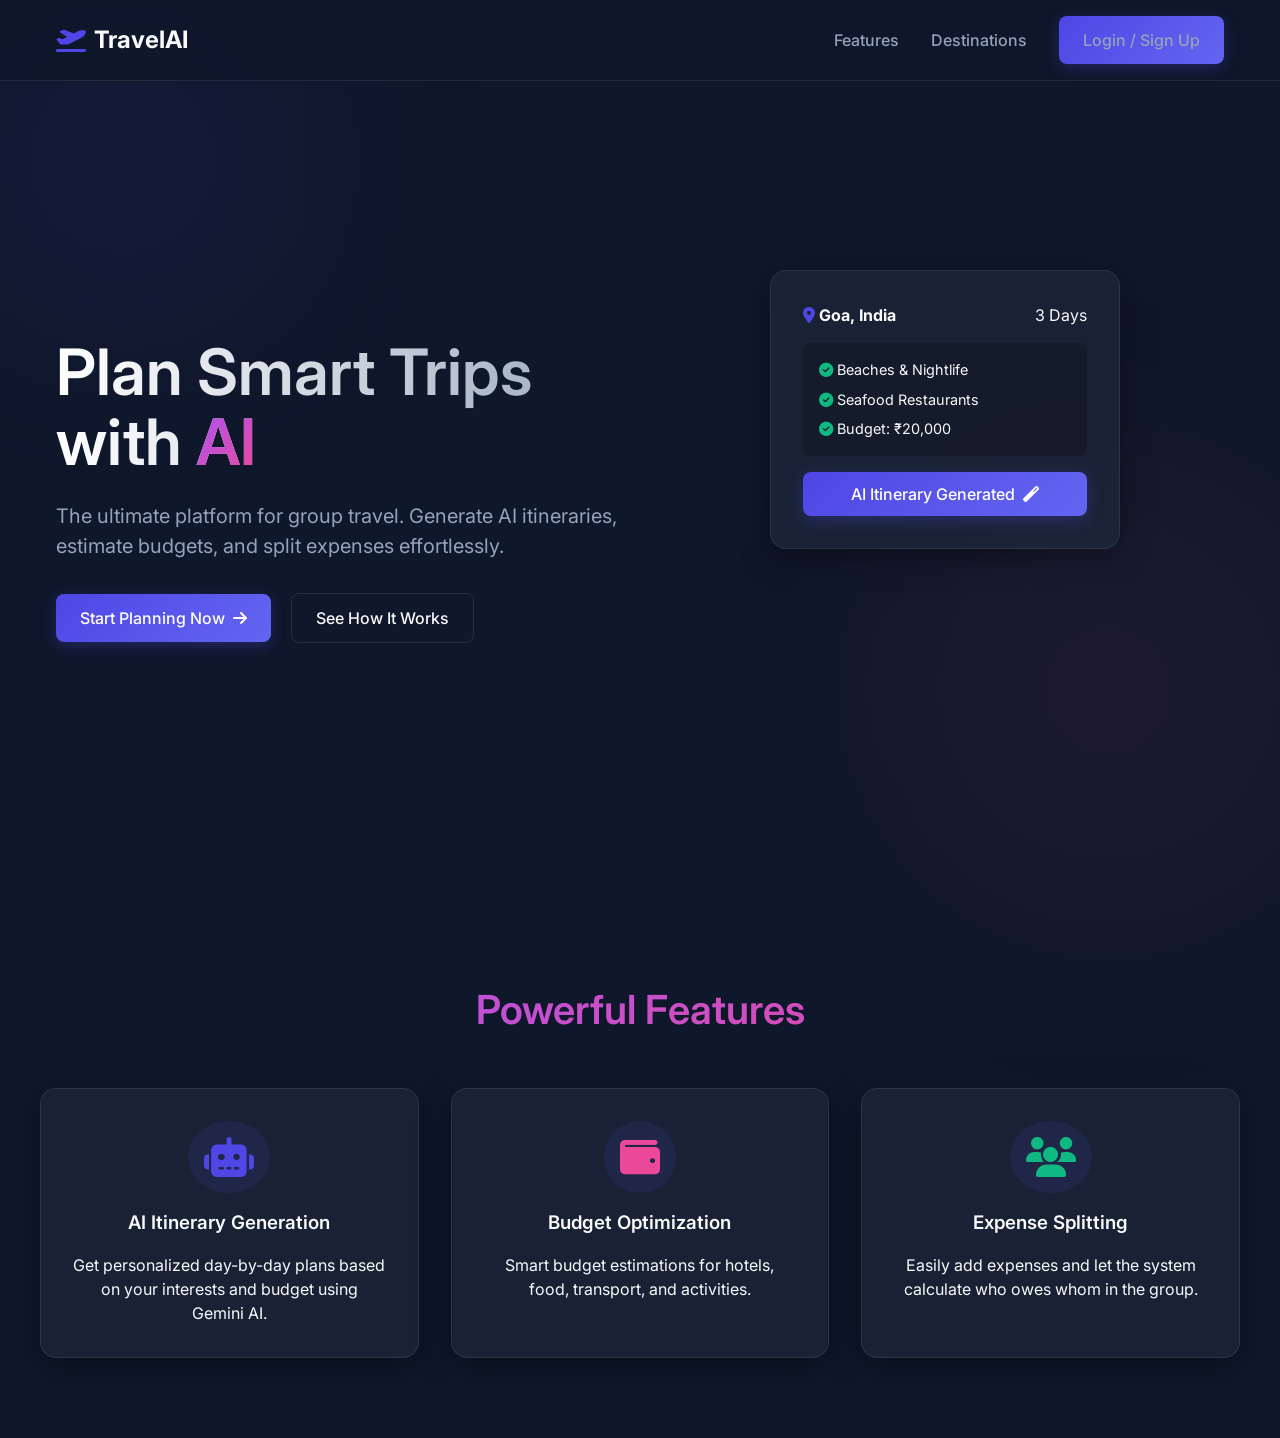
==== frontend/index.html @ 85fc5bed "Initial commit: Complete AI Travel Planner frontend and backend" ====
<!DOCTYPE html>
<html lang="en">
<head>
    <meta charset="UTF-8">
    <meta name="viewport" content="width=device-width, initial-scale=1.0">
    <title>AI Travel Planner - Plan Smart Trips</title>
    <link rel="stylesheet" href="css/global.css">
    <link rel="stylesheet" href="css/components.css">
    <link rel="stylesheet" href="css/animations.css">
    <link rel="stylesheet" href="css/pages.css">
    <link rel="stylesheet" href="https://cdnjs.cloudflare.com/ajax/libs/font-awesome/6.4.0/css/all.min.css">
</head>
<body>
    <nav class="navbar animate-slide-up">
        <div class="container">
            <a href="index.html" class="nav-brand">
                <i class="fas fa-plane-departure"></i> TravelAI
            </a>
            <div class="nav-links">
                <a href="#features">Features</a>
                <a href="#destinations">Destinations</a>
                <a href="auth.html" id="nav-auth-link" class="btn btn-primary">Login / Sign Up</a>
                <a href="dashboard.html" id="nav-dashboard-link" class="btn btn-primary" style="display: none;">Dashboard</a>
            </div>
        </div>
    </nav>

    <main>
        <section class="hero-section container">
            <div class="hero-content animate-slide-up delay-100">
                <h1 class="hero-title">Plan Smart Trips with <span class="text-gradient">AI</span></h1>
                <p class="hero-subtitle">The ultimate platform for group travel. Generate AI itineraries, estimate budgets, and split expenses effortlessly.</p>
                <div class="hero-actions">
                    <a href="auth.html" class="btn btn-primary btn-lg">Start Planning Now <i class="fas fa-arrow-right"></i></a>
                    <a href="#how-it-works" class="btn btn-outline btn-lg" style="margin-left: 1rem;">See How It Works</a>
                </div>
            </div>
            
            <div class="hero-visual animate-fade-in delay-300 floating" style="position: absolute; right: 10%; top: 30%;">
                <div class="glass-card" style="width: 350px;">
                    <div style="display: flex; justify-content: space-between; margin-bottom: 1rem;">
                        <strong><i class="fas fa-map-marker-alt" style="color: var(--primary)"></i> Goa, India</strong>
                        <span class="text-secondary">3 Days</span>
                    </div>
                    <div style="background: rgba(0,0,0,0.2); border-radius: 8px; padding: 1rem; margin-bottom: 1rem;">
                        <p style="font-size: 0.9rem; margin-bottom: 0.5rem;"><i class="fas fa-check-circle" style="color: var(--success)"></i> Beaches & Nightlife</p>
                        <p style="font-size: 0.9rem; margin-bottom: 0.5rem;"><i class="fas fa-check-circle" style="color: var(--success)"></i> Seafood Restaurants</p>
                        <p style="font-size: 0.9rem;"><i class="fas fa-check-circle" style="color: var(--success)"></i> Budget: ₹20,000</p>
                    </div>
                    <button class="btn btn-primary" style="width: 100%">AI Itinerary Generated <i class="fas fa-magic"></i></button>
                </div>
            </div>
        </section>

        <section id="features" class="container py-5">
            <h2 class="text-center text-gradient" style="font-size: 2.5rem; margin-bottom: 3rem;">Powerful Features</h2>
            <div class="features-grid">
                <div class="glass-card feature-card animate-slide-up delay-100">
                    <i class="fas fa-robot feature-icon"></i>
                    <h3>AI Itinerary Generation</h3>
                    <p class="text-secondary mt-1">Get personalized day-by-day plans based on your interests and budget using Gemini AI.</p>
                </div>
                <div class="glass-card feature-card animate-slide-up delay-200">
                    <i class="fas fa-wallet feature-icon" style="color: var(--secondary)"></i>
                    <h3>Budget Optimization</h3>
                    <p class="text-secondary mt-1">Smart budget estimations for hotels, food, transport, and activities.</p>
                </div>
                <div class="glass-card feature-card animate-slide-up delay-300">
                    <i class="fas fa-users feature-icon" style="color: var(--success)"></i>
                    <h3>Expense Splitting</h3>
                    <p class="text-secondary mt-1">Easily add expenses and let the system calculate who owes whom in the group.</p>
                </div>
            </div>
        </section>
    </main>

    <script src="js/app.js"></script>
</body>
</html>
---- frontend/css/global.css ----
@import url('https://fonts.googleapis.com/css2?family=Inter:wght@300;400;500;600;700&display=swap');

:root {
    /* Colors */
    --primary: #4F46E5;
    --primary-hover: #4338CA;
    --secondary: #ec4899;
    --background: #0f172a;
    --surface: #1e293b;
    --surface-hover: #334155;
    --text-primary: #f8fafc;
    --text-secondary: #94a3b8;
    --border: rgba(255, 255, 255, 0.1);
    --success: #10b981;
    --danger: #ef4444;
    --warning: #f59e0b;

    /* Glassmorphism */
    --glass-bg: rgba(30, 41, 59, 0.7);
    --glass-border: rgba(255, 255, 255, 0.08);
    --glass-shadow: 0 8px 32px 0 rgba(0, 0, 0, 0.37);
    
    /* Spacing */
    --spacing-sm: 0.5rem;
    --spacing-md: 1rem;
    --spacing-lg: 1.5rem;
    --spacing-xl: 2rem;

    /* Border Radius */
    --radius-sm: 0.375rem;
    --radius-md: 0.5rem;
    --radius-lg: 1rem;
    --radius-xl: 1.5rem;
}

* {
    margin: 0;
    padding: 0;
    box-sizing: border-box;
    font-family: 'Inter', sans-serif;
}

body {
    background-color: var(--background);
    color: var(--text-primary);
    line-height: 1.5;
    min-height: 100vh;
    overflow-x: hidden;
    position: relative;
}

/* Background elements for depth */
body::before, body::after {
    content: '';
    position: fixed;
    border-radius: 50%;
    filter: blur(100px);
    z-index: -1;
}

body::before {
    top: -10%;
    left: -10%;
    width: 500px;
    height: 500px;
    background: radial-gradient(circle, rgba(79,70,229,0.15) 0%, rgba(15,23,42,0) 70%);
}

body::after {
    bottom: -10%;
    right: -10%;
    width: 600px;
    height: 600px;
    background: radial-gradient(circle, rgba(236,72,153,0.1) 0%, rgba(15,23,42,0) 70%);
}

h1, h2, h3, h4, h5, h6 {
    color: var(--text-primary);
    font-weight: 600;
}

a {
    color: var(--primary);
    text-decoration: none;
    transition: color 0.3s ease;
}

a:hover {
    color: var(--primary-hover);
}

img {
    max-width: 100%;
    height: auto;
}

ul {
    list-style: none;
}

/* Utilities */
.container {
    width: 100%;
    max-width: 1200px;
    margin: 0 auto;
    padding: 0 var(--spacing-md);
}

.text-gradient {
    background: linear-gradient(135deg, #a855f7, #ec4899);
    -webkit-background-clip: text;
    -webkit-text-fill-color: transparent;
    background-clip: text;
}

.text-center { text-align: center; }
.mt-1 { margin-top: var(--spacing-md); }
.mt-2 { margin-top: var(--spacing-lg); }
.mt-3 { margin-top: var(--spacing-xl); }
.mb-1 { margin-bottom: var(--spacing-md); }
.mb-2 { margin-bottom: var(--spacing-lg); }
.mb-3 { margin-bottom: var(--spacing-xl); }
.py-5 { padding: 5rem 0; }
---- frontend/css/components.css ----
/* Glass Card */
.glass-card {
    background: var(--glass-bg);
    backdrop-filter: blur(12px);
    -webkit-backdrop-filter: blur(12px);
    border: 1px solid var(--glass-border);
    border-radius: var(--radius-lg);
    box-shadow: var(--glass-shadow);
    padding: var(--spacing-xl);
    transition: transform 0.3s ease, box-shadow 0.3s ease;
}

.glass-card:hover {
    transform: translateY(-5px);
    box-shadow: 0 12px 40px 0 rgba(0, 0, 0, 0.45);
    border-color: rgba(255, 255, 255, 0.15);
}

/* Buttons */
.btn {
    display: inline-flex;
    align-items: center;
    justify-content: center;
    padding: 0.75rem 1.5rem;
    font-weight: 500;
    border-radius: var(--radius-md);
    cursor: pointer;
    transition: all 0.3s ease;
    border: none;
    outline: none;
    font-size: 1rem;
    gap: 0.5rem;
}

.btn-primary {
    background: linear-gradient(135deg, var(--primary), #6366f1);
    color: white;
    box-shadow: 0 4px 15px rgba(79, 70, 229, 0.3);
}

.btn-primary:hover {
    box-shadow: 0 6px 20px rgba(79, 70, 229, 0.4);
    transform: translateY(-2px);
    color: white;
}

.btn-outline {
    background: transparent;
    color: var(--text-primary);
    border: 1px solid var(--border);
}

.btn-outline:hover {
    background: rgba(255, 255, 255, 0.05);
    border-color: rgba(255, 255, 255, 0.2);
}

/* Form Inputs */
.form-group {
    margin-bottom: var(--spacing-lg);
}

.form-label {
    display: block;
    margin-bottom: var(--spacing-sm);
    color: var(--text-secondary);
    font-size: 0.875rem;
    font-weight: 500;
}

.form-control {
    width: 100%;
    padding: 0.75rem 1rem;
    background: rgba(15, 23, 42, 0.6);
    border: 1px solid var(--border);
    border-radius: var(--radius-md);
    color: var(--text-primary);
    font-size: 1rem;
    transition: border-color 0.3s ease, box-shadow 0.3s ease;
}

.form-control:focus {
    outline: none;
    border-color: var(--primary);
    box-shadow: 0 0 0 3px rgba(79, 70, 229, 0.2);
}

/* Navbar */
.navbar {
    position: fixed;
    top: 0;
    left: 0;
    right: 0;
    padding: 1rem 0;
    background: rgba(15, 23, 42, 0.8);
    backdrop-filter: blur(10px);
    -webkit-backdrop-filter: blur(10px);
    border-bottom: 1px solid var(--glass-border);
    z-index: 1000;
    transition: padding 0.3s ease, background 0.3s ease;
}

.navbar .container {
    display: flex;
    justify-content: space-between;
    align-items: center;
}

.nav-brand {
    font-size: 1.5rem;
    font-weight: 700;
    color: var(--text-primary);
    display: flex;
    align-items: center;
    gap: 0.5rem;
}

.nav-brand i {
    color: var(--primary);
}

.nav-links {
    display: flex;
    gap: 2rem;
    align-items: center;
}

.nav-links a {
    color: var(--text-secondary);
    font-weight: 500;
}

.nav-links a:hover, .nav-links a.active {
    color: var(--text-primary);
}

/* Sidebar (for dashboard) */
.sidebar {
    width: 250px;
    background: var(--surface);
    height: 100vh;
    position: fixed;
    left: 0;
    top: 0;
    border-right: 1px solid var(--border);
    padding: 2rem 1rem;
    display: flex;
    flex-direction: column;
}

.sidebar-nav {
    margin-top: 2rem;
    display: flex;
    flex-direction: column;
    gap: 0.5rem;
}

.sidebar-link {
    display: flex;
    align-items: center;
    gap: 1rem;
    padding: 0.75rem 1rem;
    color: var(--text-secondary);
    border-radius: var(--radius-md);
    transition: all 0.3s ease;
}

.sidebar-link:hover, .sidebar-link.active {
    background: rgba(79, 70, 229, 0.1);
    color: var(--primary);
}

/* Dashboard Layout */
.dashboard-layout {
    display: flex;
    min-height: 100vh;
}

.dashboard-content {
    flex: 1;
    margin-left: 250px;
    padding: 2rem;
}

/* Toast Notification */
.toast-container {
    position: fixed;
    bottom: 2rem;
    right: 2rem;
    z-index: 9999;
    display: flex;
    flex-direction: column;
    gap: 1rem;
}

.toast {
    background: var(--surface);
    color: var(--text-primary);
    padding: 1rem 1.5rem;
    border-radius: var(--radius-md);
    border-left: 4px solid var(--primary);
    box-shadow: var(--glass-shadow);
    display: flex;
    align-items: center;
    gap: 1rem;
    animation: slideInRight 0.3s forwards;
}

.toast.success { border-color: var(--success); }
.toast.error { border-color: var(--danger); }
---- frontend/css/animations.css ----
/* Keyframes */
@keyframes fadeIn {
    from { opacity: 0; }
    to { opacity: 1; }
}

@keyframes slideUp {
    from {
        opacity: 0;
        transform: translateY(20px);
    }
    to {
        opacity: 1;
        transform: translateY(0);
    }
}

@keyframes slideInRight {
    from {
        opacity: 0;
        transform: translateX(100%);
    }
    to {
        opacity: 1;
        transform: translateX(0);
    }
}

@keyframes pulse {
    0% { transform: scale(1); }
    50% { transform: scale(1.05); }
    100% { transform: scale(1); }
}

@keyframes float {
    0% { transform: translateY(0px); }
    50% { transform: translateY(-10px); }
    100% { transform: translateY(0px); }
}

/* Animation Classes */
.animate-fade-in {
    animation: fadeIn 0.8s ease forwards;
}

.animate-slide-up {
    animation: slideUp 0.8s ease forwards;
    opacity: 0; /* Initial state before animation */
}

/* Staggered animations */
.delay-100 { animation-delay: 100ms; }
.delay-200 { animation-delay: 200ms; }
.delay-300 { animation-delay: 300ms; }
.delay-400 { animation-delay: 400ms; }

.floating {
    animation: float 6s ease-in-out infinite;
}

/* Loading Spinner */
.spinner {
    width: 24px;
    height: 24px;
    border: 3px solid rgba(255, 255, 255, 0.3);
    border-radius: 50%;
    border-top-color: #fff;
    animation: spin 1s ease-in-out infinite;
}

@keyframes spin {
    to { transform: rotate(360deg); }
}
---- frontend/css/pages.css ----
/* --- Landing Page --- */
.hero-section {
    min-height: 100vh;
    display: flex;
    align-items: center;
    position: relative;
    padding-top: 80px;
}

.hero-content {
    max-width: 600px;
    z-index: 10;
}

.hero-title {
    font-size: 4rem;
    line-height: 1.1;
    margin-bottom: 1.5rem;
    background: linear-gradient(to right, #fff, #94a3b8);
    -webkit-background-clip: text;
    -webkit-text-fill-color: transparent;
}

.hero-subtitle {
    font-size: 1.25rem;
    color: var(--text-secondary);
    margin-bottom: 2rem;
}

/* Features Section */
.features-grid {
    display: grid;
    grid-template-columns: repeat(auto-fit, minmax(300px, 1fr));
    gap: 2rem;
    margin-top: 3rem;
}

.feature-card {
    text-align: center;
    padding: 2rem;
}

.feature-icon {
    font-size: 2.5rem;
    color: var(--primary);
    margin-bottom: 1rem;
    display: inline-block;
    padding: 1rem;
    background: rgba(79, 70, 229, 0.1);
    border-radius: 50%;
}

/* --- Auth Page --- */
.auth-container {
    min-height: 100vh;
    display: flex;
    align-items: center;
    justify-content: center;
    padding: 2rem;
}

.auth-card {
    width: 100%;
    max-width: 450px;
}

.auth-header {
    text-align: center;
    margin-bottom: 2rem;
}

/* --- Dashboard --- */
.dashboard-header {
    display: flex;
    justify-content: space-between;
    align-items: center;
    margin-bottom: 2rem;
}

.stats-grid {
    display: grid;
    grid-template-columns: repeat(auto-fit, minmax(200px, 1fr));
    gap: 1.5rem;
    margin-bottom: 2rem;
}

.stat-card {
    display: flex;
    align-items: center;
    gap: 1rem;
}

.stat-icon {
    font-size: 2rem;
    color: var(--secondary);
    background: rgba(236, 72, 153, 0.1);
    padding: 1rem;
    border-radius: var(--radius-md);
}

/* --- Trip Cards --- */
.trips-grid {
    display: grid;
    grid-template-columns: repeat(auto-fill, minmax(300px, 1fr));
    gap: 1.5rem;
}

.trip-card-image {
    height: 150px;
    background: linear-gradient(135deg, var(--surface), var(--surface-hover));
    border-radius: var(--radius-md);
    margin-bottom: 1rem;
    display: flex;
    align-items: center;
    justify-content: center;
    font-size: 3rem;
    color: var(--primary);
}

/* --- Itinerary Timeline --- */
.timeline {
    position: relative;
    max-width: 800px;
    margin: 0 auto;
}

.timeline::after {
    content: '';
    position: absolute;
    width: 2px;
    background: var(--border);
    top: 0;
    bottom: 0;
    left: 20px;
    margin-left: -1px;
}

.timeline-item {
    padding: 10px 40px;
    position: relative;
    background-color: inherit;
    width: 100%;
}

.timeline-item::after {
    content: '';
    position: absolute;
    width: 15px;
    height: 15px;
    right: auto;
    background-color: var(--primary);
    border: 4px solid var(--background);
    top: 15px;
    border-radius: 50%;
    z-index: 1;
    left: 12.5px;
}
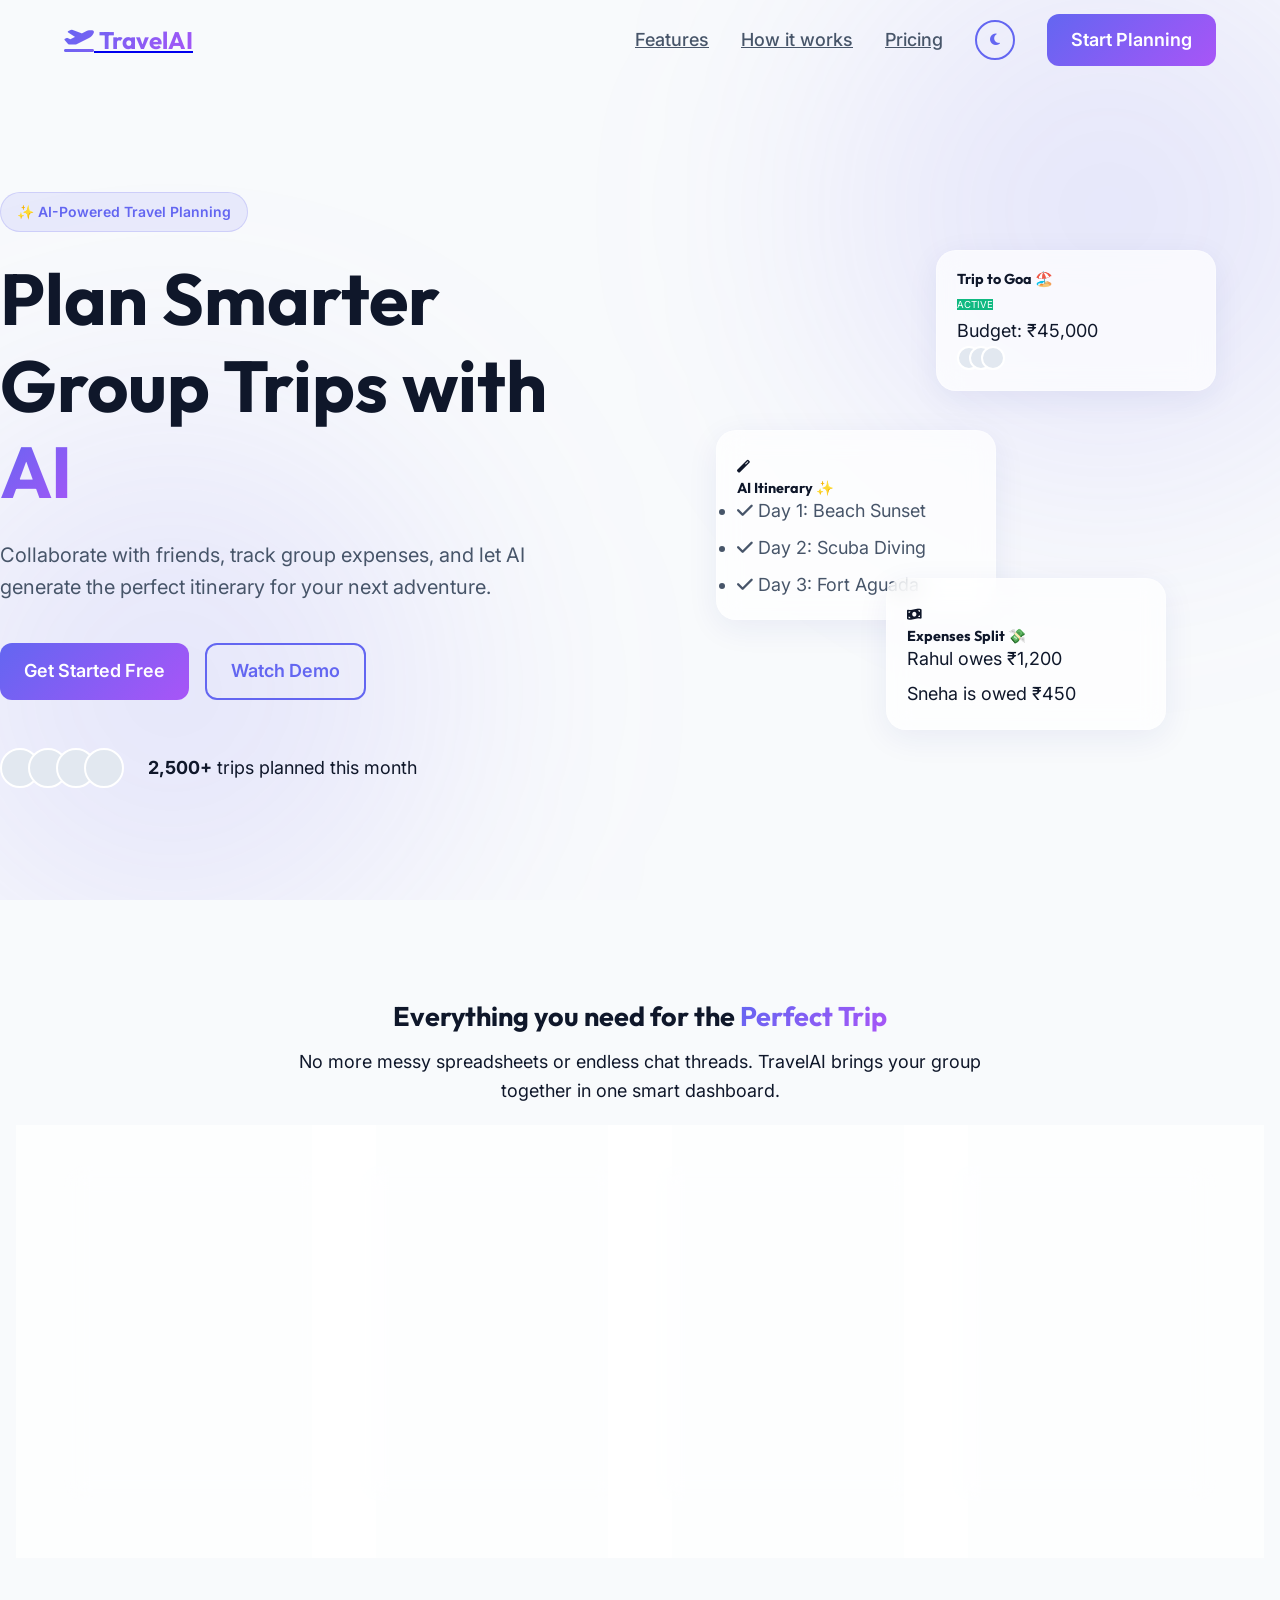
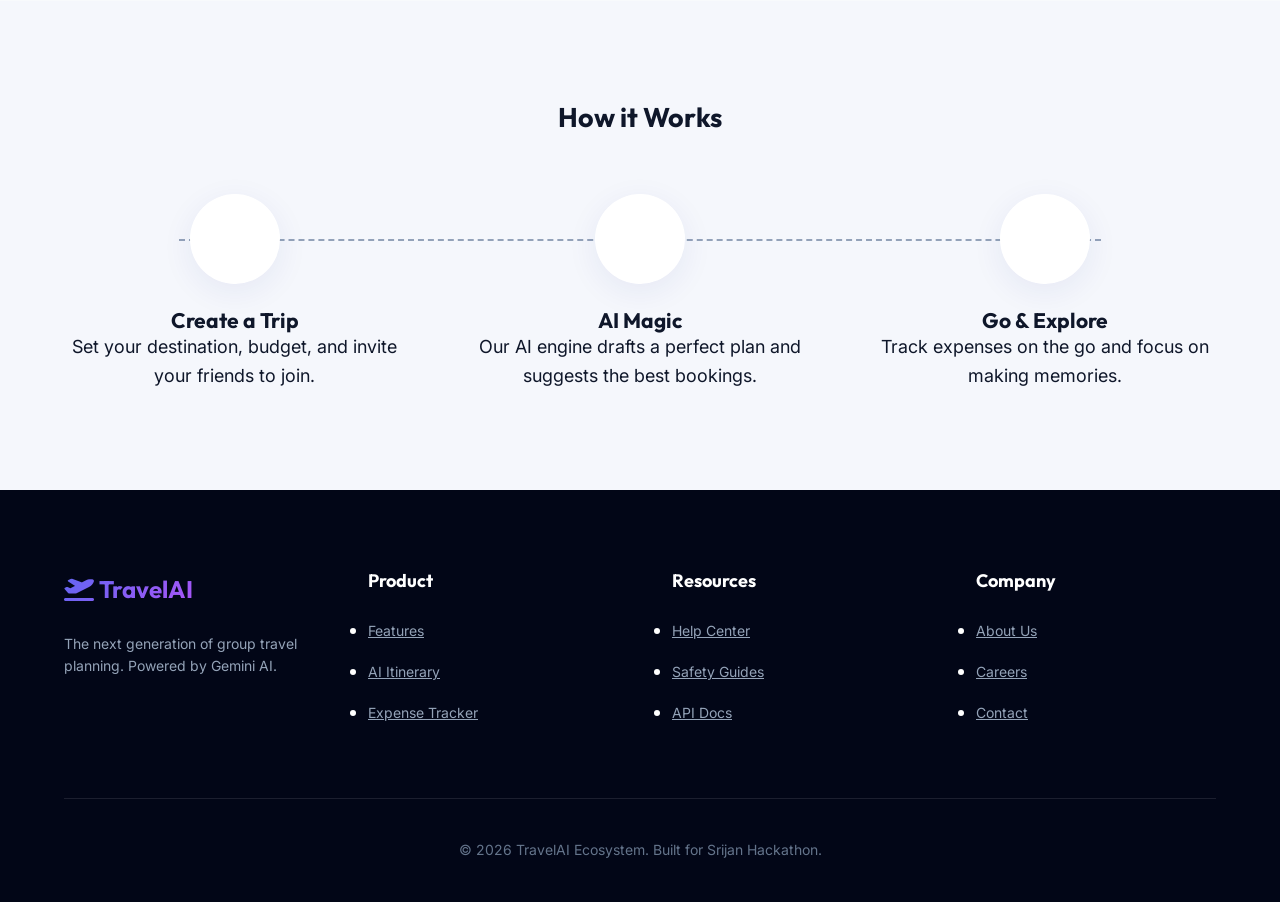
==== commit 5b21371a: "feat: Premium UI Overhaul, Design System, and Authentication Integration" ====
--- a/frontend/index.html
+++ b/frontend/index.html
@@ -3,77 +3,511 @@
 <head>
     <meta charset="UTF-8">
     <meta name="viewport" content="width=device-width, initial-scale=1.0">
-    <title>AI Travel Planner - Plan Smart Trips</title>
+    <title>TravelAI - AI-Powered Group Trip Planning</title>
     <link rel="stylesheet" href="css/global.css">
-    <link rel="stylesheet" href="css/components.css">
-    <link rel="stylesheet" href="css/animations.css">
-    <link rel="stylesheet" href="css/pages.css">
     <link rel="stylesheet" href="https://cdnjs.cloudflare.com/ajax/libs/font-awesome/6.4.0/css/all.min.css">
+    <style>
+        /* Landing Page Specific Overrides */
+        .hero {
+            position: relative;
+            min-height: 100vh;
+            display: flex;
+            align-items: center;
+            padding-top: 80px;
+            overflow: hidden;
+        }
+
+        .gradient-blob {
+            position: absolute;
+            width: 600px;
+            height: 600px;
+            background: radial-gradient(circle, rgba(99, 102, 241, 0.15) 0%, rgba(168, 85, 247, 0.05) 100%);
+            filter: blur(120px);
+            z-index: -1;
+            border-radius: 50%;
+        }
+
+        .blob-1 { top: -10%; right: -10%; }
+        .blob-2 { bottom: -10%; left: -10%; }
+
+        .navbar {
+            position: fixed;
+            top: 0;
+            left: 0;
+            right: 0;
+            height: 80px;
+            display: flex;
+            align-items: center;
+            justify-content: space-between;
+            padding: 0 5%;
+            z-index: 1000;
+            transition: var(--transition);
+        }
+
+        .navbar.scrolled {
+            background: var(--glass-bg);
+            backdrop-filter: blur(var(--glass-blur));
+            border-bottom: 1px solid var(--glass-border);
+            height: 70px;
+        }
+
+        .nav-brand {
+            font-family: 'Outfit', sans-serif;
+            font-size: 1.5rem;
+            font-weight: 700;
+            display: flex;
+            align-items: center;
+            gap: 0.5rem;
+        }
+
+        .nav-links {
+            display: flex;
+            gap: 2rem;
+            align-items: center;
+        }
+
+        .nav-link {
+            color: var(--text-secondary);
+            font-weight: 500;
+            transition: var(--transition);
+        }
+
+        .nav-link:hover {
+            color: var(--primary);
+        }
+
+        .hero-content {
+            max-width: 600px;
+            z-index: 10;
+        }
+
+        .tag-pill {
+            display: inline-flex;
+            padding: 0.5rem 1rem;
+            background: rgba(99, 102, 241, 0.1);
+            border: 1px solid rgba(99, 102, 241, 0.2);
+            border-radius: 100px;
+            font-size: 0.875rem;
+            font-weight: 600;
+            color: var(--primary);
+            margin-bottom: 1.5rem;
+        }
+
+        .hero h1 {
+            font-size: clamp(2.5rem, 6vw, 4.5rem);
+            margin-bottom: 1.5rem;
+        }
+
+        .hero p {
+            font-size: 1.25rem;
+            color: var(--text-secondary);
+            margin-bottom: 2.5rem;
+        }
+
+        .hero-actions {
+            display: flex;
+            gap: 1rem;
+            margin-bottom: 3rem;
+        }
+
+        .social-proof {
+            display: flex;
+            align-items: center;
+            gap: 1rem;
+        }
+
+        .avatar-group {
+            display: flex;
+            margin-right: 0.5rem;
+        }
+
+        .avatar {
+            width: 40px;
+            height: 40px;
+            border-radius: 50%;
+            border: 2px solid var(--surface);
+            margin-left: -12px;
+            background: #e2e8f0;
+        }
+
+        .avatar:first-child { margin-left: 0; }
+
+        /* Floating Cards */
+        .floating-cards {
+            position: absolute;
+            right: 5%;
+            width: 500px;
+            height: 600px;
+            display: none;
+        }
+
+        @media (min-width: 1024px) {
+            .floating-cards { display: block; }
+        }
+
+        .f-card {
+            position: absolute;
+            width: 280px;
+            padding: 1.25rem;
+            z-index: 5;
+        }
+
+        .f-card-1 { top: 10%; right: 0; animation-delay: 0s; }
+        .f-card-2 { top: 40%; left: 0; animation-delay: 1s; }
+        .f-card-3 { bottom: 10%; right: 10%; animation-delay: 2s; }
+
+        /* Sections */
+        .section {
+            padding: 100px 5%;
+        }
+
+        .section-header {
+            text-align: center;
+            max-width: 700px;
+            margin: 0 auto 60px;
+        }
+
+        .features-grid {
+            display: grid;
+            grid-template-columns: repeat(auto-fit, minmax(250px, 1fr));
+            gap: 2rem;
+        }
+
+        .feature-card {
+            padding: 2.5rem;
+            text-align: center;
+            transition: var(--transition);
+        }
+
+        .feature-card:hover {
+            transform: translateY(-10px);
+        }
+
+        .feature-icon {
+            width: 60px;
+            height: 60px;
+            background: var(--primary-gradient);
+            border-radius: 50%;
+            display: flex;
+            align-items: center;
+            justify-content: center;
+            color: white;
+            font-size: 1.5rem;
+            margin: 0 auto 1.5rem;
+        }
+
+        /* How it works */
+        .steps-container {
+            display: flex;
+            justify-content: space-between;
+            gap: 4rem;
+            position: relative;
+            flex-wrap: wrap;
+        }
+
+        .steps-container::after {
+            content: '';
+            position: absolute;
+            top: 45px;
+            left: 10%;
+            right: 10%;
+            height: 2px;
+            border-top: 2px dashed var(--text-muted);
+            z-index: -1;
+            display: none;
+        }
+
+        @media (min-width: 768px) {
+            .steps-container::after { display: block; }
+        }
+
+        .step-item {
+            flex: 1;
+            min-width: 250px;
+            text-align: center;
+        }
+
+        .step-number {
+            width: 90px;
+            height: 90px;
+            background: var(--surface);
+            border: 1px solid var(--glass-border);
+            border-radius: 50%;
+            display: flex;
+            align-items: center;
+            justify-content: center;
+            font-family: 'Outfit', sans-serif;
+            font-size: 2.5rem;
+            font-weight: 700;
+            margin: 0 auto 1.5rem;
+            box-shadow: var(--glass-shadow);
+        }
+
+        /* Footer */
+        footer {
+            background: #020617;
+            color: white;
+            padding: 80px 5% 40px;
+        }
+
+        .footer-grid {
+            display: grid;
+            grid-template-columns: repeat(auto-fit, minmax(200px, 1fr));
+            gap: 4rem;
+            margin-bottom: 60px;
+        }
+
+        .footer-logo {
+            font-family: 'Outfit', sans-serif;
+            font-size: 1.5rem;
+            font-weight: 700;
+            margin-bottom: 1.5rem;
+            display: block;
+        }
+
+        .footer-links h4 { margin-bottom: 1.5rem; color: white; }
+        .footer-links ul li { margin-bottom: 0.75rem; }
+        .footer-links a { color: #94a3b8; font-size: 0.875rem; }
+        .footer-links a:hover { color: white; }
+
+        .footer-bottom {
+            padding-top: 40px;
+            border-top: 1px solid rgba(255,255,255,0.1);
+            text-align: center;
+            color: #64748b;
+            font-size: 0.875rem;
+        }
+
+        [data-theme="dark"] .avatar { background: #1e293b; }
+    </style>
 </head>
-<body>
-    <nav class="navbar animate-slide-up">
-        <div class="container">
-            <a href="index.html" class="nav-brand">
-                <i class="fas fa-plane-departure"></i> TravelAI
-            </a>
-            <div class="nav-links">
-                <a href="#features">Features</a>
-                <a href="#destinations">Destinations</a>
-                <a href="auth.html" id="nav-auth-link" class="btn btn-primary">Login / Sign Up</a>
-                <a href="dashboard.html" id="nav-dashboard-link" class="btn btn-primary" style="display: none;">Dashboard</a>
-            </div>
+<body data-theme="light">
+    <!-- Navbar -->
+    <nav class="navbar" id="navbar">
+        <a href="index.html" class="nav-brand">
+            <span class="text-gradient"><i class="fas fa-plane-departure"></i> TravelAI</span>
+        </a>
+        <div class="nav-links">
+            <a href="#features" class="nav-link">Features</a>
+            <a href="#how-it-works" class="nav-link">How it works</a>
+            <a href="#pricing" class="nav-link">Pricing</a>
+            <button onclick="toggleTheme()" class="btn btn-outline" style="padding: 0.5rem; border-radius: 50%; width: 40px; height: 40px; justify-content: center;">
+                <i class="fas fa-moon" id="theme-icon"></i>
+            </button>
+            <a href="auth.html" class="btn btn-primary">Start Planning</a>
         </div>
     </nav>
 
-    <main>
-        <section class="hero-section container">
-            <div class="hero-content animate-slide-up delay-100">
-                <h1 class="hero-title">Plan Smart Trips with <span class="text-gradient">AI</span></h1>
-                <p class="hero-subtitle">The ultimate platform for group travel. Generate AI itineraries, estimate budgets, and split expenses effortlessly.</p>
+    <!-- Hero Section -->
+    <header class="hero">
+        <div class="gradient-blob blob-1"></div>
+        <div class="gradient-blob blob-2"></div>
+        
+        <div class="container" style="display: flex; align-items: center; justify-content: space-between;">
+            <div class="hero-content animate-fade-in">
+                <div class="tag-pill">✨ AI-Powered Travel Planning</div>
+                <h1>Plan Smarter Group Trips with <span class="text-gradient">AI</span></h1>
+                <p>Collaborate with friends, track group expenses, and let AI generate the perfect itinerary for your next adventure.</p>
+                
                 <div class="hero-actions">
-                    <a href="auth.html" class="btn btn-primary btn-lg">Start Planning Now <i class="fas fa-arrow-right"></i></a>
-                    <a href="#how-it-works" class="btn btn-outline btn-lg" style="margin-left: 1rem;">See How It Works</a>
+                    <a href="auth.html" class="btn btn-primary btn-lg animate-pulse-glow">Get Started Free</a>
+                    <a href="#" class="btn btn-outline btn-lg">Watch Demo</a>
                 </div>
-            </div>
+
+                <div class="social-proof">
+                    <div class="avatar-group">
+                        <div class="avatar"></div>
+                        <div class="avatar"></div>
+                        <div class="avatar"></div>
+                        <div class="avatar"></div>
+                    </div>
+                    <span class="text-secondary small"><strong>2,500+</strong> trips planned this month</span>
+                </div>
+            </div>
+
+            <div class="floating-cards">
+                <!-- Card 1: Trip to Goa -->
+                <div class="glass-card f-card f-card-1 animate-float">
+                    <div class="flex justify-between items-center mb-1">
+                        <h4 style="font-size: 0.9rem;">Trip to Goa 🏖️</h4>
+                        <span class="badge" style="background: var(--success); color: white; font-size: 0.6rem;">ACTIVE</span>
+                    </div>
+                    <div class="text-muted small mb-1">Budget: ₹45,000</div>
+                    <div class="avatar-group">
+                        <div class="avatar" style="width: 24px; height: 24px;"></div>
+                        <div class="avatar" style="width: 24px; height: 24px;"></div>
+                        <div class="avatar" style="width: 24px; height: 24px;"></div>
+                    </div>
+                </div>
+
+                <!-- Card 2: AI Itinerary -->
+                <div class="glass-card f-card f-card-2 animate-float">
+                    <div class="flex items-center gap-0-5 mb-1">
+                        <i class="fas fa-magic text-primary" style="font-size: 0.8rem;"></i>
+                        <h4 style="font-size: 0.9rem;">AI Itinerary ✨</h4>
+                    </div>
+                    <ul class="small" style="color: var(--text-secondary);">
+                        <li style="margin-bottom: 0.5rem;"><i class="fas fa-check text-success"></i> Day 1: Beach Sunset</li>
+                        <li style="margin-bottom: 0.5rem;"><i class="fas fa-check text-success"></i> Day 2: Scuba Diving</li>
+                        <li><i class="fas fa-check text-success"></i> Day 3: Fort Aguada</li>
+                    </ul>
+                </div>
+
+                <!-- Card 3: Expenses Split -->
+                <div class="glass-card f-card f-card-3 animate-float">
+                    <div class="flex items-center gap-0-5 mb-1">
+                        <i class="fas fa-money-bill-wave text-success" style="font-size: 0.8rem;"></i>
+                        <h4 style="font-size: 0.9rem;">Expenses Split 💸</h4>
+                    </div>
+                    <div class="small" style="display: flex; flex-direction: column; gap: 0.4rem;">
+                        <div class="flex justify-between"><span>Rahul owes</span> <span class="text-danger">₹1,200</span></div>
+                        <div class="flex justify-between"><span>Sneha is owed</span> <span class="text-success">₹450</span></div>
+                    </div>
+                </div>
+            </div>
+        </div>
+    </header>
+
+    <!-- Features Section -->
+    <section class="section" id="features">
+        <div class="section-header">
+            <h2 class="animate-slide-up">Everything you need for the <span class="text-gradient">Perfect Trip</span></h2>
+            <p class="text-secondary animate-slide-up" style="margin-top: 1rem;">No more messy spreadsheets or endless chat threads. TravelAI brings your group together in one smart dashboard.</p>
+        </div>
+
+        <div class="features-grid">
+            <div class="glass-card feature-card animate-slide-up animate-stagger-1">
+                <div class="feature-icon"><i class="fas fa-brain"></i></div>
+                <h3>AI Itineraries</h3>
+                <p class="text-secondary small mt-1">Personalized day-by-day plans generated based on your interests and budget.</p>
+            </div>
+            <div class="glass-card feature-card animate-slide-up animate-stagger-2">
+                <div class="feature-icon"><i class="fas fa-users"></i></div>
+                <h3>Group Splitting</h3>
+                <p class="text-secondary small mt-1">Split costs fairly and settle up with one click. Automatic debt simplification included.</p>
+            </div>
+            <div class="glass-card feature-card animate-slide-up animate-stagger-3">
+                <div class="feature-icon"><i class="fas fa-calendar-check"></i></div>
+                <h3>Unified Booking</h3>
+                <p class="text-secondary small mt-1">Book hotels, flights, and activities directly within the app at the best prices.</p>
+            </div>
+            <div class="glass-card feature-card animate-slide-up animate-stagger-4">
+                <div class="feature-icon"><i class="fas fa-comments"></i></div>
+                <h3>Real-time Chat</h3>
+                <p class="text-secondary small mt-1">Coordinate in real-time with your group. AI assistant joins the chat to help with decisions.</p>
+            </div>
+        </div>
+    </section>
+
+    <!-- How it works -->
+    <section class="section" id="how-it-works" style="background: rgba(99, 102, 241, 0.02);">
+        <div class="section-header">
+            <h2 class="animate-slide-up">How it Works</h2>
+        </div>
+
+        <div class="steps-container">
+            <div class="step-item animate-slide-up animate-stagger-1">
+                <div class="step-number text-gradient">1</div>
+                <h3>Create a Trip</h3>
+                <p class="text-secondary small">Set your destination, budget, and invite your friends to join.</p>
+            </div>
+            <div class="step-item animate-slide-up animate-stagger-2">
+                <div class="step-number text-gradient">2</div>
+                <h3>AI Magic</h3>
+                <p class="text-secondary small">Our AI engine drafts a perfect plan and suggests the best bookings.</p>
+            </div>
+            <div class="step-item animate-slide-up animate-stagger-3">
+                <div class="step-number text-gradient">3</div>
+                <h3>Go & Explore</h3>
+                <p class="text-secondary small">Track expenses on the go and focus on making memories.</p>
+            </div>
+        </div>
+    </section>
+
+    <!-- Footer -->
+    <footer>
+        <div class="footer-grid">
+            <div>
+                <span class="footer-logo"><span class="text-gradient"><i class="fas fa-plane-departure"></i> TravelAI</span></span>
+                <p style="color: #94a3b8; font-size: 0.875rem;">The next generation of group travel planning. Powered by Gemini AI.</p>
+            </div>
+            <div class="footer-links">
+                <h4>Product</h4>
+                <ul>
+                    <li><a href="#">Features</a></li>
+                    <li><a href="#">AI Itinerary</a></li>
+                    <li><a href="#">Expense Tracker</a></li>
+                </ul>
+            </div>
+            <div class="footer-links">
+                <h4>Resources</h4>
+                <ul>
+                    <li><a href="#">Help Center</a></li>
+                    <li><a href="#">Safety Guides</a></li>
+                    <li><a href="#">API Docs</a></li>
+                </ul>
+            </div>
+            <div class="footer-links">
+                <h4>Company</h4>
+                <ul>
+                    <li><a href="#">About Us</a></li>
+                    <li><a href="#">Careers</a></li>
+                    <li><a href="#">Contact</a></li>
+                </ul>
+            </div>
+        </div>
+        <div class="footer-bottom">
+            &copy; 2026 TravelAI Ecosystem. Built for Srijan Hackathon.
+        </div>
+    </footer>
+
+    <script>
+        // Navbar Scroll Effect
+        window.addEventListener('scroll', () => {
+            const nav = document.getElementById('navbar');
+            if (window.scrollY > 50) {
+                nav.classList.add('scrolled');
+            } else {
+                nav.classList.remove('scrolled');
+            }
+        });
+
+        // Theme Toggle
+        function toggleTheme() {
+            const body = document.body;
+            const currentTheme = body.getAttribute('data-theme');
+            const nextTheme = currentTheme === 'dark' ? 'light' : 'dark';
+            body.setAttribute('data-theme', nextTheme);
+            localStorage.setItem('theme', nextTheme);
             
-            <div class="hero-visual animate-fade-in delay-300 floating" style="position: absolute; right: 10%; top: 30%;">
-                <div class="glass-card" style="width: 350px;">
-                    <div style="display: flex; justify-content: space-between; margin-bottom: 1rem;">
-                        <strong><i class="fas fa-map-marker-alt" style="color: var(--primary)"></i> Goa, India</strong>
-                        <span class="text-secondary">3 Days</span>
-                    </div>
-                    <div style="background: rgba(0,0,0,0.2); border-radius: 8px; padding: 1rem; margin-bottom: 1rem;">
-                        <p style="font-size: 0.9rem; margin-bottom: 0.5rem;"><i class="fas fa-check-circle" style="color: var(--success)"></i> Beaches & Nightlife</p>
-                        <p style="font-size: 0.9rem; margin-bottom: 0.5rem;"><i class="fas fa-check-circle" style="color: var(--success)"></i> Seafood Restaurants</p>
-                        <p style="font-size: 0.9rem;"><i class="fas fa-check-circle" style="color: var(--success)"></i> Budget: ₹20,000</p>
-                    </div>
-                    <button class="btn btn-primary" style="width: 100%">AI Itinerary Generated <i class="fas fa-magic"></i></button>
-                </div>
-            </div>
-        </section>
-
-        <section id="features" class="container py-5">
-            <h2 class="text-center text-gradient" style="font-size: 2.5rem; margin-bottom: 3rem;">Powerful Features</h2>
-            <div class="features-grid">
-                <div class="glass-card feature-card animate-slide-up delay-100">
-                    <i class="fas fa-robot feature-icon"></i>
-                    <h3>AI Itinerary Generation</h3>
-                    <p class="text-secondary mt-1">Get personalized day-by-day plans based on your interests and budget using Gemini AI.</p>
-                </div>
-                <div class="glass-card feature-card animate-slide-up delay-200">
-                    <i class="fas fa-wallet feature-icon" style="color: var(--secondary)"></i>
-                    <h3>Budget Optimization</h3>
-                    <p class="text-secondary mt-1">Smart budget estimations for hotels, food, transport, and activities.</p>
-                </div>
-                <div class="glass-card feature-card animate-slide-up delay-300">
-                    <i class="fas fa-users feature-icon" style="color: var(--success)"></i>
-                    <h3>Expense Splitting</h3>
-                    <p class="text-secondary mt-1">Easily add expenses and let the system calculate who owes whom in the group.</p>
-                </div>
-            </div>
-        </section>
-    </main>
-
-    <script src="js/app.js"></script>
+            // Update Icon
+            const icon = document.getElementById('theme-icon');
+            icon.className = nextTheme === 'dark' ? 'fas fa-sun' : 'fas fa-moon';
+        }
+
+        // Initialize Theme
+        const savedTheme = localStorage.getItem('theme') || 'light';
+        document.body.setAttribute('data-theme', savedTheme);
+        document.getElementById('theme-icon').className = savedTheme === 'dark' ? 'fas fa-sun' : 'fas fa-moon';
+
+        // Intersection Observer for Animations
+        const observerOptions = {
+            threshold: 0.1
+        };
+
+        const observer = new IntersectionObserver((entries) => {
+            entries.forEach(entry => {
+                if (entry.isIntersecting) {
+                    entry.target.classList.add('visible'); // If we want custom logic
+                    // Animations are already triggered by CSS classes, 
+                    // but we can add 'visible' to restart them or trigger JS-based ones
+                }
+            });
+        }, observerOptions);
+
+        document.querySelectorAll('.animate-slide-up, .animate-fade-in').forEach(el => {
+            observer.observe(el);
+        });
+    </script>
 </body>
 </html>
--- a/frontend/css/global.css
+++ b/frontend/css/global.css
@@ -1,123 +1,174 @@
-@import url('https://fonts.googleapis.com/css2?family=Inter:wght@300;400;500;600;700&display=swap');
+@import url('https://fonts.googleapis.com/css2?family=Inter:wght@300;400;500;600;700&family=Outfit:wght@400;500;600;700&display=swap');
 
 :root {
-    /* Colors */
-    --primary: #4F46E5;
-    --primary-hover: #4338CA;
-    --secondary: #ec4899;
-    --background: #0f172a;
-    --surface: #1e293b;
-    --surface-hover: #334155;
-    --text-primary: #f8fafc;
-    --text-secondary: #94a3b8;
-    --border: rgba(255, 255, 255, 0.1);
+    /* Color Palette */
+    --primary-gradient: linear-gradient(135deg, #6366f1 0%, #a855f7 100%);
+    --primary: #6366f1;
+    --primary-dark: #4f46e5;
+    --secondary: #a855f7;
+    
+    /* Light Mode Surfaces */
+    --bg-main: #f8fafc;
+    --surface: #ffffff;
+    --text-primary: #0f172a;
+    --text-secondary: #475569;
+    --text-muted: #94a3b8;
+    
+    /* Glass Morphism */
+    --glass-bg: rgba(255, 255, 255, 0.7);
+    --glass-border: rgba(255, 255, 255, 0.3);
+    --glass-blur: 12px;
+    --glass-shadow: 0 8px 32px 0 rgba(31, 38, 135, 0.07);
+
+    /* System Colors */
     --success: #10b981;
     --danger: #ef4444;
     --warning: #f59e0b;
+    --info: #3b82f6;
 
-    /* Glassmorphism */
-    --glass-bg: rgba(30, 41, 59, 0.7);
-    --glass-border: rgba(255, 255, 255, 0.08);
-    --glass-shadow: 0 8px 32px 0 rgba(0, 0, 0, 0.37);
-    
-    /* Spacing */
-    --spacing-sm: 0.5rem;
-    --spacing-md: 1rem;
-    --spacing-lg: 1.5rem;
-    --spacing-xl: 2rem;
-
-    /* Border Radius */
-    --radius-sm: 0.375rem;
-    --radius-md: 0.5rem;
-    --radius-lg: 1rem;
-    --radius-xl: 1.5rem;
+    /* Spacing & Sizing */
+    --radius-card: 1.25rem;
+    --radius-btn: 0.75rem;
+    --transition: all 0.2s cubic-bezier(0.4, 0, 0.2, 1);
 }
 
+[data-theme="dark"] {
+    --bg-main: #020617;
+    --surface: #0f172a;
+    --text-primary: #f8fafc;
+    --text-secondary: #94a3b8;
+    --text-muted: #64748b;
+    
+    --glass-bg: rgba(15, 23, 42, 0.8);
+    --glass-border: rgba(255, 255, 255, 0.05);
+    --glass-shadow: 0 8px 32px 0 rgba(0, 0, 0, 0.4);
+}
+
+/* Base Styles */
 * {
     margin: 0;
     padding: 0;
     box-sizing: border-box;
-    font-family: 'Inter', sans-serif;
+    -webkit-font-smoothing: antialiased;
 }
 
 body {
-    background-color: var(--background);
+    background-color: var(--bg-main);
     color: var(--text-primary);
-    line-height: 1.5;
-    min-height: 100vh;
+    font-family: 'Inter', sans-serif;
+    font-size: clamp(14px, 1vw + 10px, 18px);
+    line-height: 1.6;
     overflow-x: hidden;
-    position: relative;
-}
-
-/* Background elements for depth */
-body::before, body::after {
-    content: '';
-    position: fixed;
-    border-radius: 50%;
-    filter: blur(100px);
-    z-index: -1;
-}
-
-body::before {
-    top: -10%;
-    left: -10%;
-    width: 500px;
-    height: 500px;
-    background: radial-gradient(circle, rgba(79,70,229,0.15) 0%, rgba(15,23,42,0) 70%);
-}
-
-body::after {
-    bottom: -10%;
-    right: -10%;
-    width: 600px;
-    height: 600px;
-    background: radial-gradient(circle, rgba(236,72,153,0.1) 0%, rgba(15,23,42,0) 70%);
+    transition: var(--transition);
 }
 
 h1, h2, h3, h4, h5, h6 {
-    color: var(--text-primary);
-    font-weight: 600;
+    font-family: 'Outfit', sans-serif;
+    font-weight: 700;
+    line-height: 1.2;
 }
 
-a {
-    color: var(--primary);
-    text-decoration: none;
-    transition: color 0.3s ease;
+/* Animation Utilities */
+@keyframes fadeIn {
+    from { opacity: 0; }
+    to { opacity: 1; }
 }
 
-a:hover {
-    color: var(--primary-hover);
+@keyframes slideUp {
+    from { opacity: 0; transform: translateY(20px); }
+    to { opacity: 1; transform: translateY(0); }
 }
 
-img {
-    max-width: 100%;
-    height: auto;
+@keyframes float {
+    0%, 100% { transform: translateY(0); }
+    50% { transform: translateY(-10px); }
 }
 
-ul {
-    list-style: none;
+@keyframes shimmer {
+    0% { background-position: -1000px 0; }
+    100% { background-position: 1000px 0; }
 }
 
-/* Utilities */
-.container {
-    width: 100%;
-    max-width: 1200px;
-    margin: 0 auto;
-    padding: 0 var(--spacing-md);
+@keyframes pulseGlow {
+    0% { box-shadow: 0 0 0 0 rgba(99, 102, 241, 0.4); }
+    70% { box-shadow: 0 0 0 15px rgba(99, 102, 241, 0); }
+    100% { box-shadow: 0 0 0 0 rgba(99, 102, 241, 0); }
+}
+
+.animate-fade-in { animation: fadeIn 0.6s ease forwards; }
+.animate-slide-up { animation: slideUp 0.6s cubic-bezier(0.22, 1, 0.36, 1) forwards; }
+.animate-float { animation: float 6s infinite ease-in-out; }
+.animate-shimmer {
+    background: linear-gradient(90deg, var(--surface) 25%, var(--bg-main) 50%, var(--surface) 75%);
+    background-size: 1000px 100%;
+    animation: shimmer 2s infinite linear;
+}
+.animate-pulse-glow { animation: pulseGlow 2s infinite; }
+
+.animate-stagger-1 { animation-delay: 0.1s; }
+.animate-stagger-2 { animation-delay: 0.2s; }
+.animate-stagger-3 { animation-delay: 0.3s; }
+.animate-stagger-4 { animation-delay: 0.4s; }
+.animate-stagger-5 { animation-delay: 0.5s; }
+
+/* Global Components */
+.glass-card {
+    background: var(--glass-bg);
+    backdrop-filter: blur(var(--glass-blur));
+    -webkit-backdrop-filter: blur(var(--glass-blur));
+    border: 1px solid var(--glass-border);
+    border-radius: var(--radius-card);
+    box-shadow: var(--glass-shadow);
+}
+
+.btn {
+    padding: 0.75rem 1.5rem;
+    border-radius: var(--radius-btn);
+    font-weight: 600;
+    cursor: pointer;
+    transition: var(--transition);
+    border: none;
+    display: inline-flex;
+    align-items: center;
+    gap: 0.5rem;
+    text-decoration: none;
+}
+
+.btn-primary {
+    background: var(--primary-gradient);
+    color: white;
+}
+
+.btn-primary:hover {
+    transform: translateY(-2px);
+    opacity: 0.9;
+}
+
+.btn-outline {
+    background: transparent;
+    border: 2px solid var(--primary);
+    color: var(--primary);
+}
+
+.btn-outline:hover {
+    background: var(--primary);
+    color: white;
 }
 
 .text-gradient {
-    background: linear-gradient(135deg, #a855f7, #ec4899);
+    background: var(--primary-gradient);
     -webkit-background-clip: text;
     -webkit-text-fill-color: transparent;
     background-clip: text;
 }
 
-.text-center { text-align: center; }
-.mt-1 { margin-top: var(--spacing-md); }
-.mt-2 { margin-top: var(--spacing-lg); }
-.mt-3 { margin-top: var(--spacing-xl); }
-.mb-1 { margin-bottom: var(--spacing-md); }
-.mb-2 { margin-bottom: var(--spacing-lg); }
-.mb-3 { margin-bottom: var(--spacing-xl); }
-.py-5 { padding: 5rem 0; }
+/* Theme Toggle JS Script Placeholder Helper */
+/*
+function toggleTheme() {
+    const body = document.body;
+    const currentTheme = body.getAttribute('data-theme');
+    const nextTheme = currentTheme === 'dark' ? 'light' : 'dark';
+    body.setAttribute('data-theme', nextTheme);
+    localStorage.setItem('theme', nextTheme);
+}
+*/
